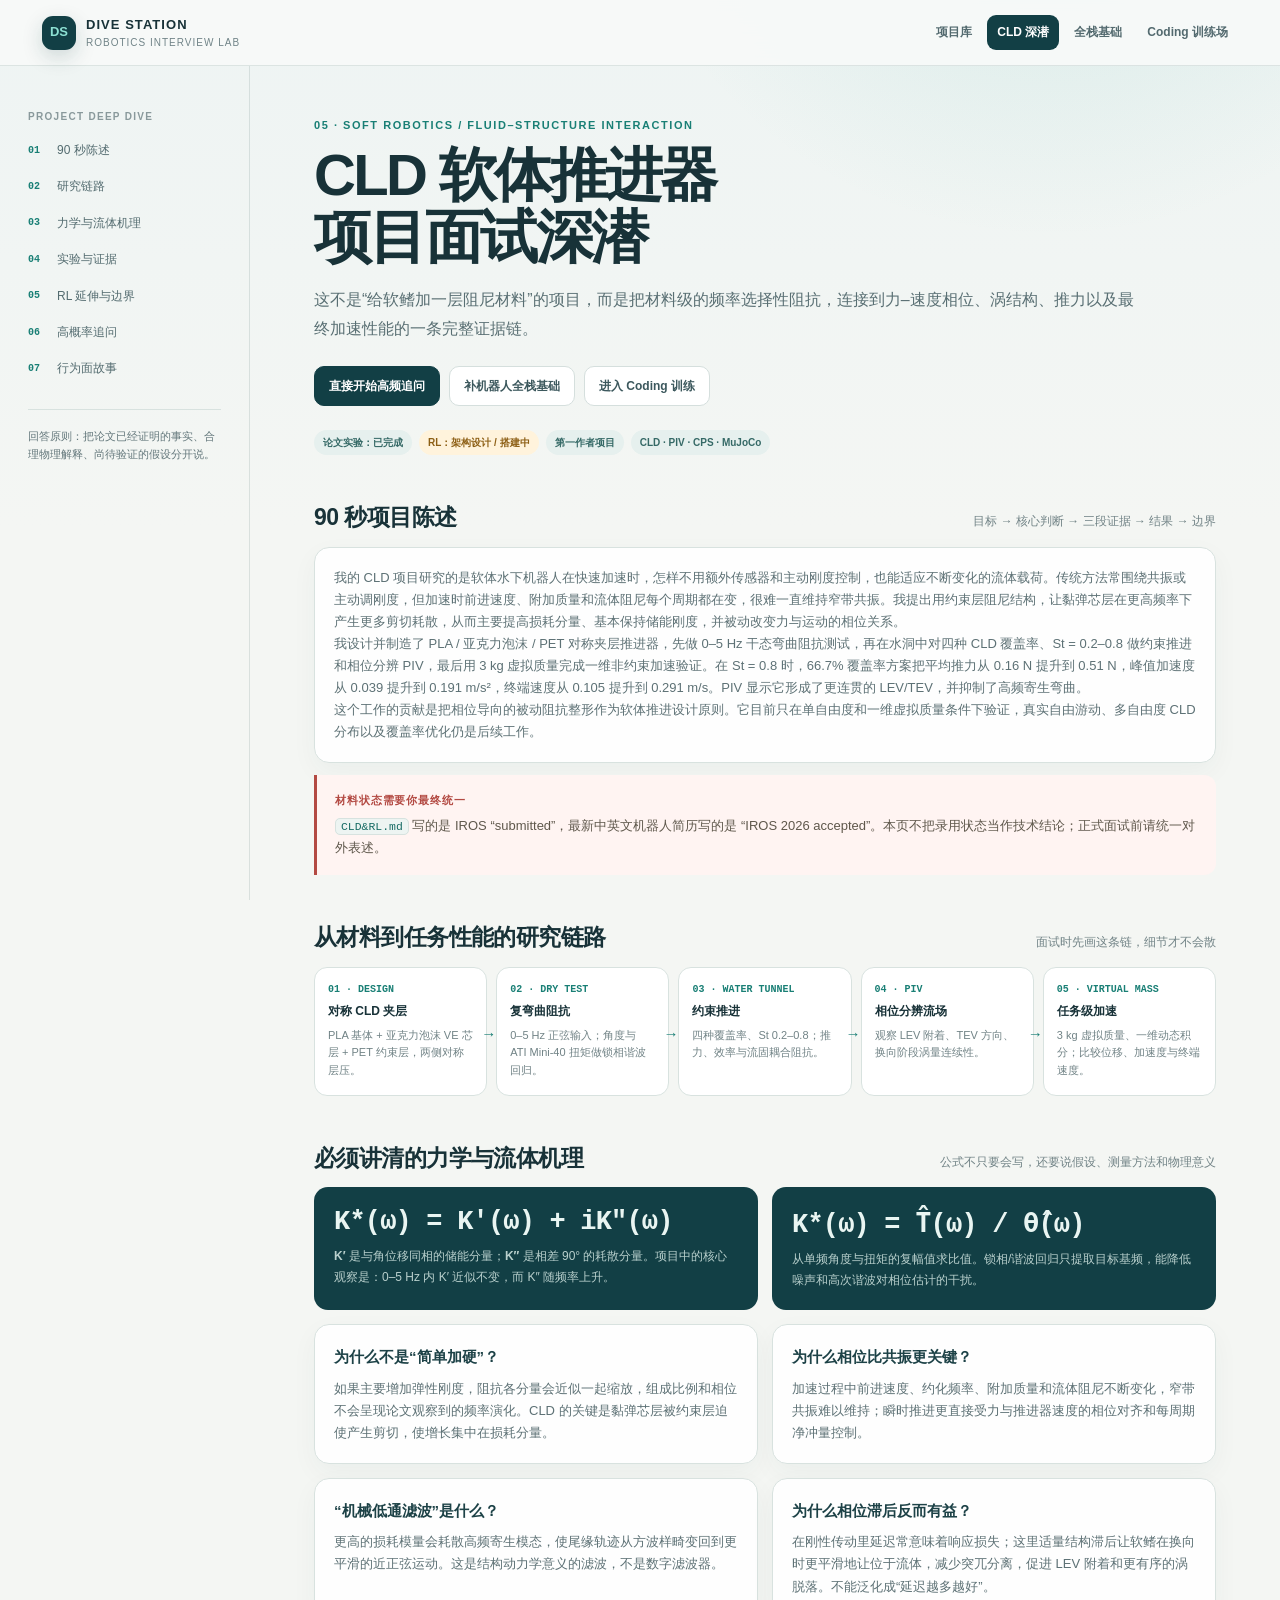
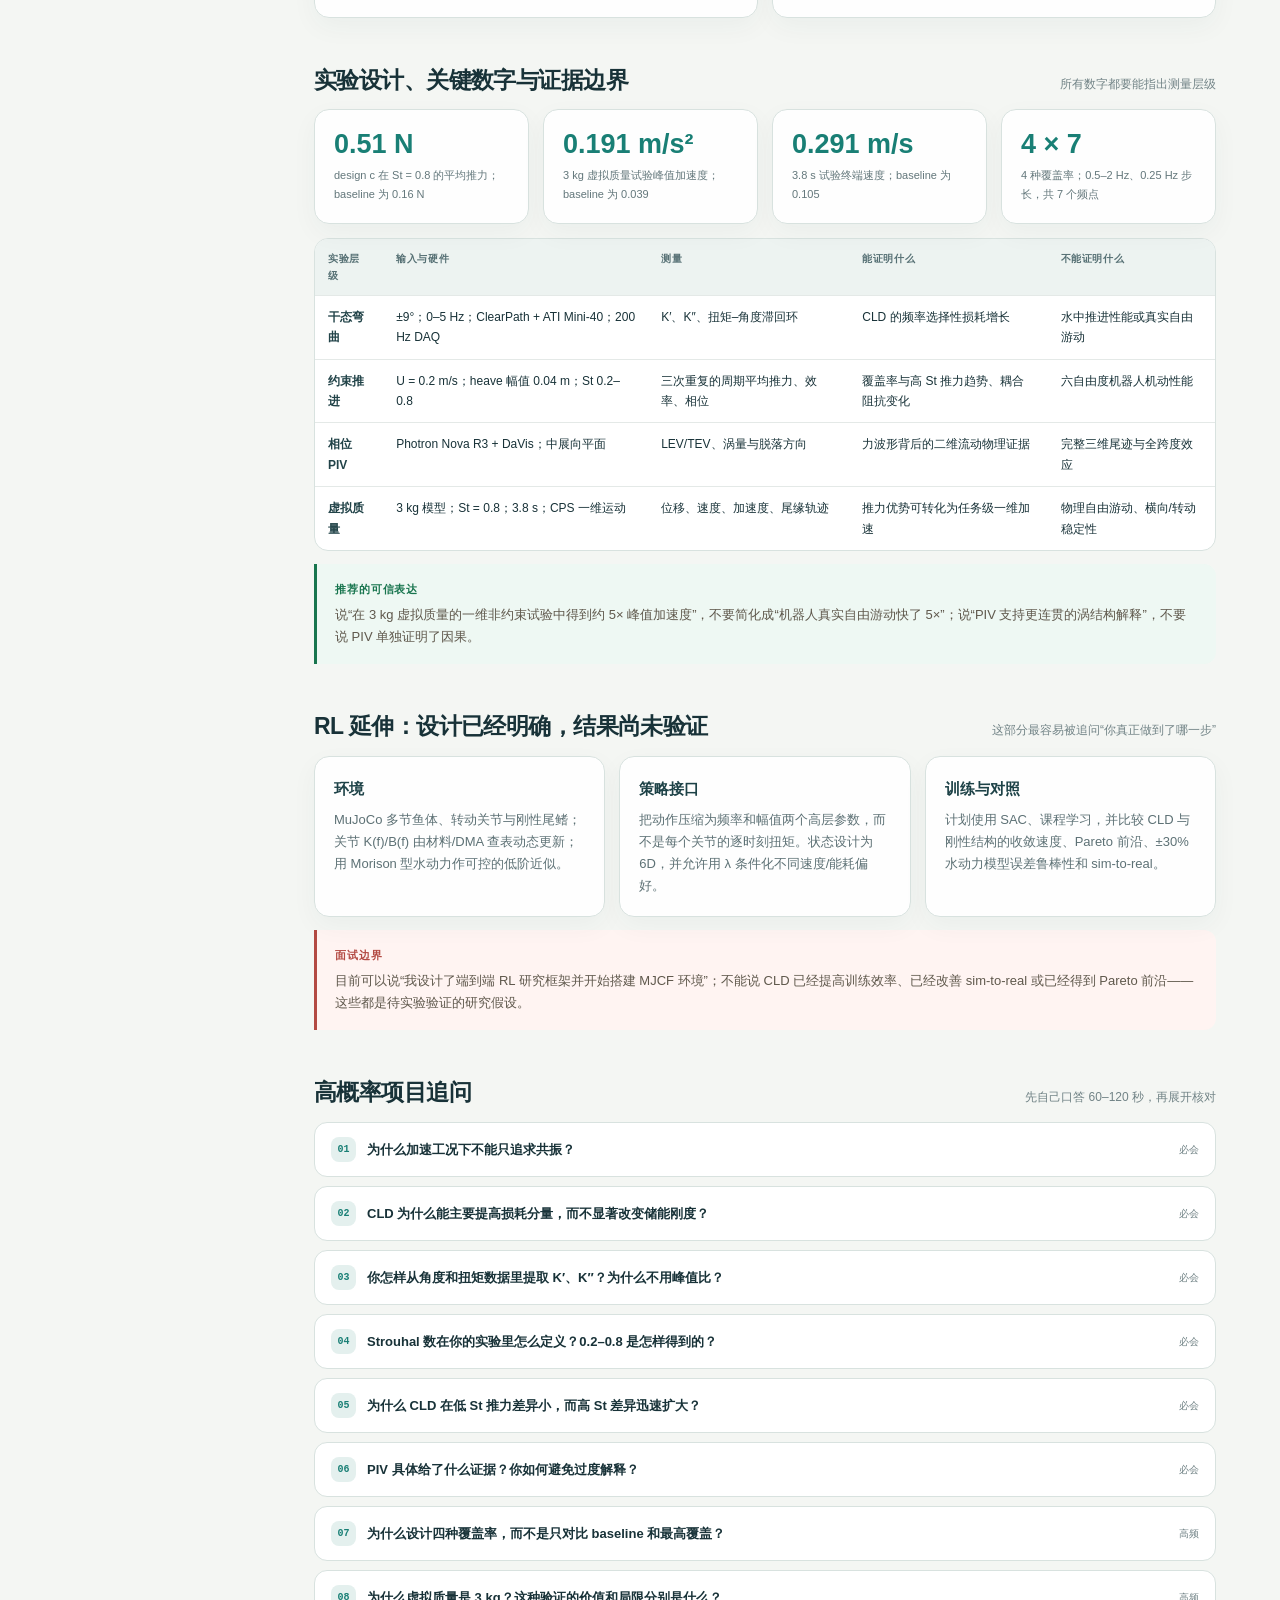
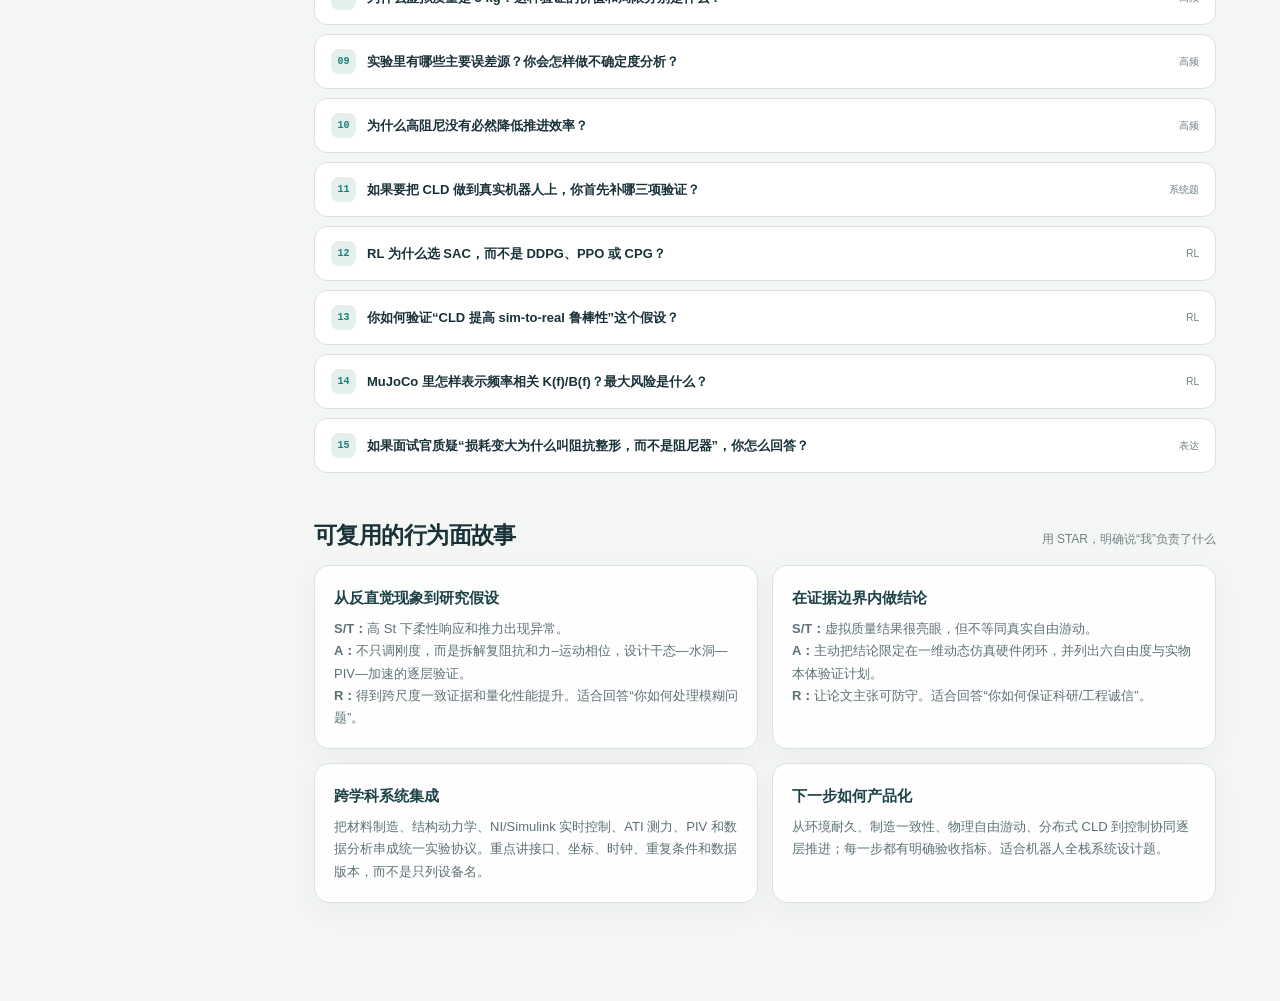
==== cld.html @ 20f038c0 "update the coding test" ====
<!doctype html>
<html lang="zh-CN">
<head>
  <meta charset="utf-8">
  <meta name="viewport" content="width=device-width, initial-scale=1">
  <meta name="color-scheme" content="light">
  <title>CLD 项目深潜 · Dive Station</title>
  <meta name="description" content="CLD 软体机器人推进器项目的面试复习、实验依据、RL 边界与追问题库。">
  <link rel="stylesheet" href="assets/guide.css">
</head>
<body>
  <header class="topbar">
    <a class="brand" href="index.html"><span class="brand-mark">DS</span><span><strong>DIVE STATION</strong><small>ROBOTICS INTERVIEW LAB</small></span></a>
    <nav class="topnav" aria-label="知识库主导航">
      <a href="index.html">项目库</a>
      <a href="cld.html" aria-current="page">CLD 深潜</a>
      <a href="fundamentals.html">全栈基础</a>
      <a href="coding.html">Coding 训练场</a>
    </nav>
  </header>

  <div class="page-shell">
    <aside class="side" aria-label="本页目录">
      <div class="side-label">PROJECT DEEP DIVE</div>
      <a href="#pitch"><span>01</span>90 秒陈述</a>
      <a href="#system"><span>02</span>研究链路</a>
      <a href="#mechanics"><span>03</span>力学与流体机理</a>
      <a href="#evidence"><span>04</span>实验与证据</a>
      <a href="#rl"><span>05</span>RL 延伸与边界</a>
      <a href="#questions"><span>06</span>高概率追问</a>
      <a href="#stories"><span>07</span>行为面故事</a>
      <div class="side-note">回答原则：把论文已经证明的事实、合理物理解释、尚待验证的假设分开说。</div>
    </aside>

    <main>
      <div class="eyebrow">05 · SOFT ROBOTICS / FLUID–STRUCTURE INTERACTION</div>
      <h1>CLD 软体推进器<br>项目面试深潜</h1>
      <p class="lead">这不是“给软鳍加一层阻尼材料”的项目，而是把材料级的频率选择性阻抗，连接到力–速度相位、涡结构、推力以及最终加速性能的一条完整证据链。</p>
      <div class="hero-actions">
        <a class="button primary" href="#questions">直接开始高频追问</a>
        <a class="button" href="fundamentals.html">补机器人全栈基础</a>
        <a class="button" href="coding.html">进入 Coding 训练</a>
      </div>
      <div class="status-row">
        <span class="tag">论文实验：已完成</span>
        <span class="tag gold">RL：架构设计 / 搭建中</span>
        <span class="tag">第一作者项目</span>
        <span class="tag">CLD · PIV · CPS · MuJoCo</span>
      </div>

      <section id="pitch">
        <div class="section-head"><h2>90 秒项目陈述</h2><p>目标 → 核心判断 → 三段证据 → 结果 → 边界</p></div>
        <div class="card">
          <p>我的 CLD 项目研究的是软体水下机器人在快速加速时，怎样不用额外传感器和主动刚度控制，也能适应不断变化的流体载荷。传统方法常围绕共振或主动调刚度，但加速时前进速度、附加质量和流体阻尼每个周期都在变，很难一直维持窄带共振。我提出用约束层阻尼结构，让黏弹芯层在更高频率下产生更多剪切耗散，从而主要提高损耗分量、基本保持储能刚度，并被动改变力与运动的相位关系。</p>
          <p>我设计并制造了 PLA / 亚克力泡沫 / PET 对称夹层推进器，先做 0–5 Hz 干态弯曲阻抗测试，再在水洞中对四种 CLD 覆盖率、St = 0.2–0.8 做约束推进和相位分辨 PIV，最后用 3 kg 虚拟质量完成一维非约束加速验证。在 St = 0.8 时，66.7% 覆盖率方案把平均推力从 0.16 N 提升到 0.51 N，峰值加速度从 0.039 提升到 0.191 m/s²，终端速度从 0.105 提升到 0.291 m/s。PIV 显示它形成了更连贯的 LEV/TEV，并抑制了高频寄生弯曲。</p>
          <p>这个工作的贡献是把相位导向的被动阻抗整形作为软体推进设计原则。它目前只在单自由度和一维虚拟质量条件下验证，真实自由游动、多自由度 CLD 分布以及覆盖率优化仍是后续工作。</p>
        </div>
        <div class="callout danger" style="margin-top:12px">
          <strong>材料状态需要你最终统一</strong>
          <p><code>CLD&amp;RL.md</code> 写的是 IROS “submitted”，最新中英文机器人简历写的是 “IROS 2026 accepted”。本页不把录用状态当作技术结论；正式面试前请统一对外表述。</p>
        </div>
      </section>

      <section id="system">
        <div class="section-head"><h2>从材料到任务性能的研究链路</h2><p>面试时先画这条链，细节才不会散</p></div>
        <div class="pipeline">
          <div class="step"><b>01 · DESIGN</b><strong>对称 CLD 夹层</strong><p>PLA 基体 + 亚克力泡沫 VE 芯层 + PET 约束层，两侧对称层压。</p></div>
          <div class="step"><b>02 · DRY TEST</b><strong>复弯曲阻抗</strong><p>0–5 Hz 正弦输入；角度与 ATI Mini-40 扭矩做锁相谐波回归。</p></div>
          <div class="step"><b>03 · WATER TUNNEL</b><strong>约束推进</strong><p>四种覆盖率、St 0.2–0.8；推力、效率与流固耦合阻抗。</p></div>
          <div class="step"><b>04 · PIV</b><strong>相位分辨流场</strong><p>观察 LEV 附着、TEV 方向、换向阶段涡量连续性。</p></div>
          <div class="step"><b>05 · VIRTUAL MASS</b><strong>任务级加速</strong><p>3 kg 虚拟质量、一维动态积分；比较位移、加速度与终端速度。</p></div>
        </div>
      </section>

      <section id="mechanics">
        <div class="section-head"><h2>必须讲清的力学与流体机理</h2><p>公式不只要会写，还要说假设、测量方法和物理意义</p></div>
        <div class="grid-2">
          <div class="formula"><div class="big">K*(ω) = K′(ω) + iK″(ω)</div><p><b>K′</b> 是与角位移同相的储能分量；<b>K″</b> 是相差 90° 的耗散分量。项目中的核心观察是：0–5 Hz 内 K′ 近似不变，而 K″ 随频率上升。</p></div>
          <div class="formula"><div class="big">K*(ω) = T̂(ω) / θ̂(ω)</div><p>从单频角度与扭矩的复幅值求比值。锁相/谐波回归只提取目标基频，能降低噪声和高次谐波对相位估计的干扰。</p></div>
          <div class="card"><h3>为什么不是“简单加硬”？</h3><p>如果主要增加弹性刚度，阻抗各分量会近似一起缩放，组成比例和相位不会呈现论文观察到的频率演化。CLD 的关键是黏弹芯层被约束层迫使产生剪切，使增长集中在损耗分量。</p></div>
          <div class="card"><h3>为什么相位比共振更关键？</h3><p>加速过程中前进速度、约化频率、附加质量和流体阻尼不断变化，窄带共振难以维持；瞬时推进更直接受力与推进器速度的相位对齐和每周期净冲量控制。</p></div>
          <div class="card"><h3>“机械低通滤波”是什么？</h3><p>更高的损耗模量会耗散高频寄生模态，使尾缘轨迹从方波样畸变回到更平滑的近正弦运动。这是结构动力学意义的滤波，不是数字滤波器。</p></div>
          <div class="card"><h3>为什么相位滞后反而有益？</h3><p>在刚性传动里延迟常意味着响应损失；这里适量结构滞后让软鳍在换向时更平滑地让位于流体，减少突兀分离，促进 LEV 附着和更有序的涡脱落。不能泛化成“延迟越多越好”。</p></div>
        </div>
      </section>

      <section id="evidence">
        <div class="section-head"><h2>实验设计、关键数字与证据边界</h2><p>所有数字都要能指出测量层级</p></div>
        <div class="grid-4">
          <div class="card metric"><strong>0.51 N</strong><span>design c 在 St = 0.8 的平均推力；baseline 为 0.16 N</span></div>
          <div class="card metric"><strong>0.191 m/s²</strong><span>3 kg 虚拟质量试验峰值加速度；baseline 为 0.039</span></div>
          <div class="card metric"><strong>0.291 m/s</strong><span>3.8 s 试验终端速度；baseline 为 0.105</span></div>
          <div class="card metric"><strong>4 × 7</strong><span>4 种覆盖率；0.5–2 Hz、0.25 Hz 步长，共 7 个频点</span></div>
        </div>
        <div style="margin-top:14px;overflow:auto">
          <table>
            <thead><tr><th>实验层级</th><th>输入与硬件</th><th>测量</th><th>能证明什么</th><th>不能证明什么</th></tr></thead>
            <tbody>
              <tr><td>干态弯曲</td><td>±9°；0–5 Hz；ClearPath + ATI Mini-40；200 Hz DAQ</td><td>K′、K″、扭矩–角度滞回环</td><td>CLD 的频率选择性损耗增长</td><td>水中推进性能或真实自由游动</td></tr>
              <tr><td>约束推进</td><td>U = 0.2 m/s；heave 幅值 0.04 m；St 0.2–0.8</td><td>三次重复的周期平均推力、效率、相位</td><td>覆盖率与高 St 推力趋势、耦合阻抗变化</td><td>六自由度机器人机动性能</td></tr>
              <tr><td>相位 PIV</td><td>Photron Nova R3 + DaVis；中展向平面</td><td>LEV/TEV、涡量与脱落方向</td><td>力波形背后的二维流动物理证据</td><td>完整三维尾迹与全跨度效应</td></tr>
              <tr><td>虚拟质量</td><td>3 kg 模型；St = 0.8；3.8 s；CPS 一维运动</td><td>位移、速度、加速度、尾缘轨迹</td><td>推力优势可转化为任务级一维加速</td><td>物理自由游动、横向/转动稳定性</td></tr>
            </tbody>
          </table>
        </div>
        <div class="callout success" style="margin-top:13px"><strong>推荐的可信表达</strong><p>说“在 3 kg 虚拟质量的一维非约束试验中得到约 5× 峰值加速度”，不要简化成“机器人真实自由游动快了 5×”；说“PIV 支持更连贯的涡结构解释”，不要说 PIV 单独证明了因果。</p></div>
      </section>

      <section id="rl">
        <div class="section-head"><h2>RL 延伸：设计已经明确，结果尚未验证</h2><p>这部分最容易被追问“你真正做到了哪一步”</p></div>
        <div class="grid-3">
          <div class="card"><h3>环境</h3><p>MuJoCo 多节鱼体、转动关节与刚性尾鳍；关节 K(f)/B(f) 由材料/DMA 查表动态更新；用 Morison 型水动力作可控的低阶近似。</p></div>
          <div class="card"><h3>策略接口</h3><p>把动作压缩为频率和幅值两个高层参数，而不是每个关节的逐时刻扭矩。状态设计为 6D，并允许用 λ 条件化不同速度/能耗偏好。</p></div>
          <div class="card"><h3>训练与对照</h3><p>计划使用 SAC、课程学习，并比较 CLD 与刚性结构的收敛速度、Pareto 前沿、±30% 水动力模型误差鲁棒性和 sim-to-real。</p></div>
        </div>
        <div class="callout danger" style="margin-top:13px"><strong>面试边界</strong><p>目前可以说“我设计了端到端 RL 研究框架并开始搭建 MJCF 环境”；不能说 CLD 已经提高训练效率、已经改善 sim-to-real 或已经得到 Pareto 前沿——这些都是待实验验证的研究假设。</p></div>
      </section>

      <section id="questions">
        <div class="section-head"><h2>高概率项目追问</h2><p>先自己口答 60–120 秒，再展开核对</p></div>
        <div class="qa-list">
          <details class="qa"><summary><span class="q-no">01</span><span class="q-title">为什么加速工况下不能只追求共振？</span><span class="q-priority">必会</span></summary><div class="q-answer"><h4>回答主线</h4><p>共振峰窄且依赖系统参数。加速时前进速度不断变化，流体附加质量、阻尼、约化频率与耦合边界条件随周期变化，系统会快速离开原来的共振点。即便维持振幅共振，也不等于每周期净推力冲量最大；瞬态推进更看重流体力与推进器速度的相位关系。</p><h4>追问防守</h4><p>不要否定共振对稳态巡航的价值。你的论点是“瞬态快速加速的主导设计目标不同”，不是“共振永远没用”。</p></div></details>
          <details class="qa"><summary><span class="q-no">02</span><span class="q-title">CLD 为什么能主要提高损耗分量，而不显著改变储能刚度？</span><span class="q-priority">必会</span></summary><div class="q-answer"><p>弯曲时外侧 PET 约束层限制黏弹芯层的自由伸缩，使宏观弯曲转化为芯层剪切。亚克力泡沫是率相关材料，剪切应力和每周期耗散随频率上升；基体 PLA 主导低频弹性刚度，所以测试范围内 K′ 近似稳定、K″ 单调增长。对称铺层也降低了静态翘曲和非目标弯扭耦合。</p></div></details>
          <details class="qa"><summary><span class="q-no">03</span><span class="q-title">你怎样从角度和扭矩数据里提取 K′、K″？为什么不用峰值比？</span><span class="q-priority">必会</span></summary><div class="q-answer"><p>对每个单频工况，将 θ(t) 与 T(t) 回归到同频正余弦基底，得到复幅值 θ̂ 与 T̂，再计算 K* = T̂/θ̂，实部和虚部分别对应储能与损耗。单纯峰值比只给幅值，丢失相位；直接找峰值还容易受噪声、高次谐波和采样离散影响。锁相提取能把目标基频与其他频率成分分离。</p></div></details>
          <details class="qa"><summary><span class="q-no">04</span><span class="q-title">Strouhal 数在你的实验里怎么定义？0.2–0.8 是怎样得到的？</span><span class="q-priority">必会</span></summary><div class="q-answer"><p>采用 St = fA/U，其中 A 是峰–峰尾迹/驱动幅值约定时必须说明。本实验 heave 为 ±0.04 m，因此峰–峰幅值 A = 0.08 m，U = 0.2 m/s，f = 0.5–2 Hz，对应 St = 0.2–0.8。面试时要主动交代幅值定义，否则只写公式会产生一倍因子歧义。</p></div></details>
          <details class="qa"><summary><span class="q-no">05</span><span class="q-title">为什么 CLD 在低 St 推力差异小，而高 St 差异迅速扩大？</span><span class="q-priority">必会</span></summary><div class="q-answer"><p>CLD 的黏弹损耗是率相关的：低频时 K″ 较小，四种构型的有效动力学接近；频率升高后芯层剪切耗散增加，覆盖率更高的构型对相位和寄生模态的调节更明显。与此同时高 St 流体载荷更强，结构阻抗不匹配造成的相位问题被放大，因此性能差异出现非线性扩张。</p></div></details>
          <details class="qa"><summary><span class="q-no">06</span><span class="q-title">PIV 具体给了什么证据？你如何避免过度解释？</span><span class="q-priority">必会</span></summary><div class="q-answer"><p>在 0.5π 附近，design c 显示更大且连贯的附着 LEV、较流向的 TEV，对应平滑高推力峰；在 1.1π 换向附近，它保持更好的弦向涡量连续性并更早形成新半周期 LEV。baseline 的涡结构较弱、偏转或快速弥散。PIV 支持相位/涡结构机制，但只是中展向二维平面、有限相位与工况，不能单独证明完整三维因果。</p></div></details>
          <details class="qa"><summary><span class="q-no">07</span><span class="q-title">为什么设计四种覆盖率，而不是只对比 baseline 和最高覆盖？</span><span class="q-priority">高频</span></summary><div class="q-answer"><p>中间覆盖率能判断效果是否随 CLD 用量呈连续趋势，减少“两个样品偶然差异”的解释空间，并初步观察是否存在阈值或饱和。当前只有 0%、16.7%、33.3%、66.7% 四级，足以支持单调趋势，但不能证明最优覆盖率，更不能解析弦向/展向分布和厚度的交互作用。</p></div></details>
          <details class="qa"><summary><span class="q-no">08</span><span class="q-title">为什么虚拟质量是 3 kg？这种验证的价值和局限分别是什么？</span><span class="q-priority">高频</span></summary><div class="q-answer"><p>3 kg 用来近似同尺度典型机器人质量，并让测得推力实时驱动可控的一维动态模型。价值是保持同一执行平台和测力链，直接检验推力能否转化为加速度；局限是没有真实本体的附加质量随姿态变化、横向/航向动力学、推进器–机身干扰和六自由度稳定性。它比固定测力更接近任务层，但不是物理自由游动。</p></div></details>
          <details class="qa"><summary><span class="q-no">09</span><span class="q-title">实验里有哪些主要误差源？你会怎样做不确定度分析？</span><span class="q-priority">高频</span></summary><div class="q-answer"><ul><li>ATI 零漂、结构惯性力和安装偏差；应做静态归零、空载/惯性基线与坐标变换。</li><li>层压厚度、气泡、粘结与覆盖位置差异；应记录制造公差并增加独立样品重复。</li><li>频率/相位同步和初始瞬态；应丢弃启动周期，用统一时钟做相位平均。</li><li>PIV 的标定、粒子密度、窗口尺寸和面外速度；应报告 vector validation 和空间分辨率。</li><li>现在论文报告同一条件三次重复的标准差；若要更强结论，应区分 trial repeatability 与 specimen-to-specimen variability。</li></ul></div></details>
          <details class="qa"><summary><span class="q-no">10</span><span class="q-title">为什么高阻尼没有必然降低推进效率？</span><span class="q-priority">高频</span></summary><div class="q-answer"><p>阻尼本身耗能，但系统效率取决于输入能量有多少形成有用轴向动量，而不是材料耗散单项越低越好。baseline 在高 St 下出现相位失配、寄生高频形变和无效侧向流动；适量耗散虽然损失部分结构能量，却改善了力时序与涡结构，使有用推力不再快速崩塌。结果也不是 design c 全程效率最高：低 St baseline 峰值约 20%，design c 更像维持约 10% 平台，在高 St 才显示优势。</p></div></details>
          <details class="qa"><summary><span class="q-no">11</span><span class="q-title">如果要把 CLD 做到真实机器人上，你首先补哪三项验证？</span><span class="q-priority">系统题</span></summary><div class="q-answer"><ol><li>物理自由游动：包含机身、浮力、附加质量和六自由度稳定性的水下试验。</li><li>耐久与环境：吸水、温度、盐水、循环疲劳、粘结老化对 K′/K″ 的影响。</li><li>可制造优化：覆盖位置、厚度、层向、质量与效率的多目标设计，并对多个样品做统计重复。</li></ol><p>之后才是多关节/分布式 CLD 与控制协同。</p></div></details>
          <details class="qa"><summary><span class="q-no">12</span><span class="q-title">RL 为什么选 SAC，而不是 DDPG、PPO 或 CPG？</span><span class="q-priority">RL</span></summary><div class="q-answer"><p>动作是连续的频率和幅值，SAC 的 off-policy replay 提高样本利用率，熵正则鼓励探索，并通常比 DDPG 对超参数和噪声更稳。PPO 可用但 on-policy 样本成本更高。CPG 是一种动作生成先验，不等于学习算法；当前设计刻意让策略直接选择两个高层周期参数，先检验 CLD 是否压缩搜索空间。最终选择仍需同预算基线实验支持，不能把经验偏好说成已证明最优。</p></div></details>
          <details class="qa"><summary><span class="q-no">13</span><span class="q-title">你如何验证“CLD 提高 sim-to-real 鲁棒性”这个假设？</span><span class="q-priority">RL</span></summary><div class="q-answer"><p>先固定训练预算和策略结构，对 CLD 与刚性/纯弹性基线分别训练；在评估阶段系统扰动阻力系数、附加质量、传感噪声、动作延迟和结构参数，例如水动力参数 ±30%，比较回报下降率、成功率和策略频率调度变化。再把相同策略接口转到实验硬件，比较零样本和少量校准后的性能。需要多随机种子和置信区间；当前这些仍是实验计划。</p></div></details>
          <details class="qa"><summary><span class="q-no">14</span><span class="q-title">MuJoCo 里怎样表示频率相关 K(f)/B(f)？最大风险是什么？</span><span class="q-priority">RL</span></summary><div class="q-answer"><p>可从材料/结构测试建立 K、B 随频率的查表或平滑拟合，在每个控制段根据当前动作频率更新等效关节刚度与阻尼。风险是把线性单频、稳态识别出的参数直接用于大振幅、非平稳、多关节水中运动：频率估计可能滞后，材料有幅值/温度依赖，关节间耦合也被忽略。因此要做参数边界、插值连续性、能量合理性检查，并用硬件扫频逐层标定。</p></div></details>
          <details class="qa"><summary><span class="q-no">15</span><span class="q-title">如果面试官质疑“损耗变大为什么叫阻抗整形，而不是阻尼器”，你怎么回答？</span><span class="q-priority">表达</span></summary><div class="q-answer"><p>“阻尼器”描述元件功能，“阻抗整形”描述系统层效果。项目不是只证明能量耗散增加，而是量化 K′/K″ 组成随频率变化，并把它与水中力–运动相位、推进波形、涡结构和任务级加速联系起来。核心贡献是利用频率选择性的材料耗散去被动调整耦合系统的相位响应。</p></div></details>
        </div>
      </section>

      <section id="stories">
        <div class="section-head"><h2>可复用的行为面故事</h2><p>用 STAR，明确说“我”负责了什么</p></div>
        <div class="grid-2">
          <div class="card"><h3>从反直觉现象到研究假设</h3><p><b>S/T：</b>高 St 下柔性响应和推力出现异常。<br><b>A：</b>不只调刚度，而是拆解复阻抗和力–运动相位，设计干态—水洞—PIV—加速的逐层验证。<br><b>R：</b>得到跨尺度一致证据和量化性能提升。适合回答“你如何处理模糊问题”。</p></div>
          <div class="card"><h3>在证据边界内做结论</h3><p><b>S/T：</b>虚拟质量结果很亮眼，但不等同真实自由游动。<br><b>A：</b>主动把结论限定在一维动态仿真硬件闭环，并列出六自由度与实物本体验证计划。<br><b>R：</b>让论文主张可防守。适合回答“你如何保证科研/工程诚信”。</p></div>
          <div class="card"><h3>跨学科系统集成</h3><p>把材料制造、结构动力学、NI/Simulink 实时控制、ATI 测力、PIV 和数据分析串成统一实验协议。重点讲接口、坐标、时钟、重复条件和数据版本，而不是只列设备名。</p></div>
          <div class="card"><h3>下一步如何产品化</h3><p>从环境耐久、制造一致性、物理自由游动、分布式 CLD 到控制协同逐层推进；每一步都有明确验收指标。适合机器人全栈系统设计题。</p></div>
        </div>
      </section>
    </main>
  </div>
</body>
</html>
---- assets/guide.css ----
:root {
  --bg: #f4f6f3;
  --surface: #ffffff;
  --surface-soft: #edf3f1;
  --ink: #183238;
  --muted: #63777b;
  --line: #d8e2df;
  --brand: #123f45;
  --brand-2: #197f75;
  --accent: #d69d3c;
  --danger: #b34a43;
  --success: #18754e;
  --shadow: 0 16px 42px rgba(25, 60, 64, 0.08);
}

* { box-sizing: border-box; }
html { scroll-behavior: smooth; }
body {
  margin: 0;
  color: var(--ink);
  background:
    radial-gradient(circle at 82% -5%, rgba(65, 173, 158, 0.17), transparent 28rem),
    linear-gradient(180deg, #eef4f3 0, var(--bg) 33rem);
  font: 15px/1.7 -apple-system, BlinkMacSystemFont, "Segoe UI", "PingFang SC", "Microsoft YaHei", sans-serif;
}

a { color: inherit; }
button, input, textarea { font: inherit; }
button { color: inherit; }
code, pre { font-family: ui-monospace, SFMono-Regular, Menlo, Consolas, monospace; }
code {
  border: 1px solid #d7e2df;
  border-radius: 5px;
  background: #edf4f2;
  padding: 1px 5px;
  color: #176b64;
  font-size: 0.88em;
}
pre {
  overflow: auto;
  margin: 12px 0 0;
  border: 1px solid #d7e1df;
  border-radius: 12px;
  background: #112d32;
  color: #e9f3f1;
  padding: 16px;
  line-height: 1.55;
  tab-size: 4;
}
pre code { border: 0; background: transparent; color: inherit; padding: 0; }

.topbar {
  position: sticky;
  top: 0;
  z-index: 50;
  min-height: 66px;
  display: flex;
  align-items: center;
  gap: 18px;
  padding: 10px clamp(16px, 4vw, 42px);
  border-bottom: 1px solid rgba(25, 64, 68, 0.12);
  background: rgba(248, 250, 249, 0.91);
  backdrop-filter: blur(18px);
}
.brand {
  display: flex;
  align-items: center;
  gap: 10px;
  text-decoration: none;
  white-space: nowrap;
}
.brand-mark {
  width: 34px;
  height: 34px;
  display: grid;
  place-items: center;
  border-radius: 11px;
  background: var(--brand);
  color: #8de1d3;
  font-size: 13px;
  font-weight: 800;
  box-shadow: 0 7px 20px rgba(18, 63, 69, 0.18);
}
.brand strong { display: block; font-size: 13px; letter-spacing: 0.08em; }
.brand small { display: block; margin-top: -3px; color: #718488; font-size: 10px; letter-spacing: 0.1em; }
.topnav { display: flex; align-items: center; gap: 5px; margin-left: auto; }
.topnav a {
  border-radius: 9px;
  padding: 7px 10px;
  color: #536a6f;
  text-decoration: none;
  font-size: 12px;
  font-weight: 650;
}
.topnav a:hover, .topnav a[aria-current="page"] { background: var(--brand); color: white; }

.page-shell { max-width: 1460px; margin: 0 auto; display: grid; grid-template-columns: 250px minmax(0, 1fr); }
.side {
  position: sticky;
  top: 66px;
  height: calc(100vh - 66px);
  align-self: start;
  overflow: auto;
  border-right: 1px solid rgba(25, 64, 68, 0.12);
  padding: 28px 18px 38px;
}
.side-label { margin: 14px 10px 7px; color: #89999b; font-size: 10px; font-weight: 800; letter-spacing: 0.13em; }
.side a {
  display: flex;
  align-items: center;
  gap: 9px;
  border-radius: 9px;
  padding: 8px 10px;
  color: #546c70;
  text-decoration: none;
  font-size: 12px;
}
.side a:hover { background: rgba(18, 63, 69, 0.06); color: var(--brand); }
.side a span { width: 20px; color: var(--brand-2); font: 700 10px ui-monospace, monospace; }
.side-note { margin: 22px 10px 0; border-top: 1px solid var(--line); padding-top: 17px; color: var(--muted); font-size: 11px; }

main { min-width: 0; width: 100%; max-width: 1120px; padding: 50px clamp(22px, 5vw, 76px) 100px; }
.eyebrow { margin-bottom: 9px; color: var(--brand-2); font-size: 11px; font-weight: 800; letter-spacing: 0.14em; }
h1 { max-width: 900px; margin: 0; font-size: clamp(32px, 5vw, 58px); line-height: 1.08; letter-spacing: -0.045em; }
.lead { max-width: 820px; margin: 17px 0 0; color: #596f73; font-size: 16px; line-height: 1.8; }
.hero-actions { display: flex; flex-wrap: wrap; gap: 9px; margin-top: 22px; }
.button {
  display: inline-flex;
  align-items: center;
  justify-content: center;
  gap: 7px;
  border: 1px solid #d5dfdd;
  border-radius: 10px;
  background: white;
  padding: 9px 14px;
  color: #3c585d;
  text-decoration: none;
  font-size: 12px;
  font-weight: 750;
  cursor: pointer;
}
.button.primary { border-color: var(--brand); background: var(--brand); color: white; }
.button:hover { border-color: #77aaa4; transform: translateY(-1px); }
.status-row { display: flex; flex-wrap: wrap; gap: 7px; margin-top: 24px; }
.tag {
  display: inline-flex;
  align-items: center;
  gap: 5px;
  border-radius: 999px;
  background: #e6f0ee;
  padding: 4px 9px;
  color: #356966;
  font-size: 10px;
  font-weight: 750;
}
.tag.gold { background: #fff3dc; color: #8d5f15; }
.tag.red { background: #fae9e7; color: #9d403b; }

section { scroll-margin-top: 88px; margin-top: 48px; }
.section-head { display: flex; align-items: end; justify-content: space-between; gap: 18px; margin-bottom: 15px; }
.section-head h2 { margin: 0; font-size: 23px; line-height: 1.25; letter-spacing: -0.025em; }
.section-head p { max-width: 510px; margin: 0; color: #718386; font-size: 12px; text-align: right; }
.grid-2, .grid-3, .grid-4 { display: grid; gap: 14px; }
.grid-2 { grid-template-columns: repeat(2, minmax(0, 1fr)); }
.grid-3 { grid-template-columns: repeat(3, minmax(0, 1fr)); }
.grid-4 { grid-template-columns: repeat(4, minmax(0, 1fr)); }
.card {
  border: 1px solid var(--line);
  border-radius: 15px;
  background: rgba(255, 255, 255, 0.91);
  padding: 19px;
  box-shadow: 0 9px 27px rgba(34, 67, 69, 0.045);
}
.card h3 { margin: 0 0 8px; color: #1d4247; font-size: 15px; }
.card p { margin: 0; color: #5d7175; font-size: 13px; }
.card ul, .card ol { margin: 9px 0 0; padding-left: 20px; color: #52686c; font-size: 13px; }
.metric strong { display: block; color: var(--brand-2); font-size: 27px; line-height: 1.15; }
.metric span { display: block; margin-top: 6px; color: var(--muted); font-size: 11px; }

.pipeline { display: grid; grid-template-columns: repeat(5, minmax(0, 1fr)); gap: 9px; }
.pipeline .step { position: relative; border: 1px solid var(--line); border-radius: 13px; background: white; padding: 16px 13px; }
.pipeline .step:not(:last-child)::after { content: "→"; position: absolute; z-index: 2; right: -10px; top: 42%; color: var(--brand-2); font-weight: 800; }
.pipeline b { display: block; margin-bottom: 6px; color: var(--brand-2); font: 800 10px ui-monospace, monospace; }
.pipeline strong { display: block; font-size: 12px; }
.pipeline p { margin: 6px 0 0; color: #718386; font-size: 11px; line-height: 1.55; }

.callout { border-left: 3px solid var(--accent); border-radius: 0 12px 12px 0; background: #fffaf1; padding: 16px 18px; color: #5f584c; }
.callout strong { display: block; margin-bottom: 5px; color: #8f6117; font-size: 11px; letter-spacing: 0.08em; }
.callout p, .callout ul { margin: 0; font-size: 13px; }
.callout.danger { border-left-color: var(--danger); background: #fff4f2; }
.callout.danger strong { color: var(--danger); }
.callout.success { border-left-color: var(--success); background: #eef8f3; }
.callout.success strong { color: var(--success); }

.formula { border-radius: 14px; background: var(--brand); padding: 20px; color: #e9f5f2; }
.formula .big { font: 700 clamp(18px, 3vw, 27px) ui-monospace, monospace; letter-spacing: -0.03em; }
.formula p { margin: 9px 0 0; color: #b9d0cd; font-size: 12px; }
table { width: 100%; border-collapse: separate; border-spacing: 0; overflow: hidden; border: 1px solid var(--line); border-radius: 14px; background: white; }
th, td { border-bottom: 1px solid #e4e9e7; padding: 11px 13px; text-align: left; vertical-align: top; font-size: 12px; }
th { background: #edf3f1; color: #567074; font-size: 10px; letter-spacing: 0.06em; }
tr:last-child td { border-bottom: 0; }
td:first-child { color: #214348; font-weight: 700; }

.qa-list { display: flex; flex-direction: column; gap: 9px; }
details.qa { overflow: hidden; border: 1px solid var(--line); border-radius: 13px; background: white; }
details.qa[open] { box-shadow: var(--shadow); }
details.qa summary { display: grid; grid-template-columns: auto minmax(0, 1fr) auto; align-items: center; gap: 11px; padding: 14px 16px; cursor: pointer; list-style: none; }
details.qa summary::-webkit-details-marker { display: none; }
.q-no { width: 25px; height: 25px; display: grid; place-items: center; border-radius: 8px; background: #e4f0ee; color: var(--brand-2); font: 800 10px ui-monospace, monospace; }
.q-title { font-size: 13px; font-weight: 720; line-height: 1.5; }
.q-priority { color: #718386; font-size: 10px; white-space: nowrap; }
.q-answer { border-top: 1px solid #e3e9e7; padding: 17px 18px 18px 52px; }
.q-answer h4 { margin: 12px 0 4px; color: var(--brand-2); font-size: 10px; letter-spacing: 0.09em; }
.q-answer h4:first-child { margin-top: 0; }
.q-answer p, .q-answer ul, .q-answer ol { margin: 5px 0; color: #4f666a; font-size: 13px; }
.q-answer ul, .q-answer ol { padding-left: 20px; }

.tabs { display: flex; flex-wrap: wrap; gap: 7px; margin: 20px 0 15px; }
.filter {
  border: 1px solid var(--line);
  border-radius: 999px;
  background: white;
  padding: 6px 11px;
  color: #5d7478;
  font-size: 11px;
  cursor: pointer;
}
.filter.on { border-color: var(--brand); background: var(--brand); color: white; }
.problem { margin-bottom: 11px; }
.problem.hidden { display: none; }
.problem-head { display: flex; align-items: flex-start; justify-content: space-between; gap: 16px; }
.problem-meta { display: flex; flex-wrap: wrap; gap: 6px; margin-bottom: 8px; }
.problem h3 { margin: 0; color: #1b3f44; font-size: 17px; }
.problem .prompt { margin: 10px 0 0; color: #50676b; }
.problem details { margin-top: 12px; border-top: 1px solid #e3e9e7; padding-top: 11px; }
.problem summary { color: var(--brand-2); font-size: 12px; font-weight: 750; cursor: pointer; }
.knowledge-grid { display: grid; grid-template-columns: repeat(2, minmax(0, 1fr)); gap: 10px; margin-top: 12px; }
.knowledge { border-radius: 10px; background: #f1f5f4; padding: 12px; }
.knowledge b { display: block; margin-bottom: 4px; color: #386267; font-size: 10px; letter-spacing: 0.06em; }
.knowledge p, .knowledge ul { margin: 0; color: #5a7074; font-size: 12px; }
.knowledge ul { padding-left: 17px; }
.practice {
  width: 100%;
  min-height: 180px;
  resize: vertical;
  margin-top: 12px;
  border: 1px solid #cad8d5;
  border-radius: 11px;
  background: #fbfcfc;
  padding: 13px;
  color: #1c373c;
  font: 13px/1.55 ui-monospace, SFMono-Regular, Menlo, monospace;
  tab-size: 4;
}
.check-row { display: flex; align-items: center; justify-content: space-between; gap: 12px; margin-top: 12px; }
.done-check { display: inline-flex; align-items: center; gap: 7px; color: #5a7074; font-size: 11px; cursor: pointer; }
.done-check input { accent-color: var(--brand-2); }
.problem.is-done { border-color: #80b9a4; }
.problem.is-done h3::after { content: "  ✓"; color: var(--success); }
.empty { display: none; border: 1px dashed #c8d6d3; border-radius: 13px; padding: 35px; text-align: center; color: var(--muted); }

.week-plan { display: grid; grid-template-columns: repeat(7, minmax(0, 1fr)); gap: 8px; }
.day { border: 1px solid var(--line); border-radius: 12px; background: white; padding: 13px 11px; }
.day b { display: block; color: var(--brand-2); font: 800 10px ui-monospace, monospace; }
.day strong { display: block; margin-top: 7px; font-size: 12px; }
.day p { margin: 5px 0 0; color: #718386; font-size: 10px; line-height: 1.5; }

@media (max-width: 980px) {
  .page-shell { grid-template-columns: 1fr; }
  .side { display: none; }
  main { margin: 0 auto; }
  .grid-4, .pipeline { grid-template-columns: repeat(2, minmax(0, 1fr)); }
  .pipeline .step::after { display: none; }
  .week-plan { grid-template-columns: repeat(4, minmax(0, 1fr)); }
}

@media (max-width: 700px) {
  .topbar { align-items: flex-start; flex-wrap: wrap; gap: 8px; padding: 9px 14px; }
  .topnav { width: 100%; overflow-x: auto; margin-left: 0; padding-bottom: 2px; }
  .topnav a { white-space: nowrap; }
  main { padding: 35px 15px 75px; }
  h1 { font-size: 36px; }
  .grid-2, .grid-3, .grid-4, .pipeline, .knowledge-grid { grid-template-columns: 1fr; }
  .section-head { align-items: flex-start; flex-direction: column; gap: 4px; }
  .section-head p { text-align: left; }
  .q-answer { padding-left: 17px; }
  .q-priority { display: none; }
  .week-plan { grid-template-columns: repeat(2, minmax(0, 1fr)); }
  table { display: block; overflow-x: auto; white-space: nowrap; }
}
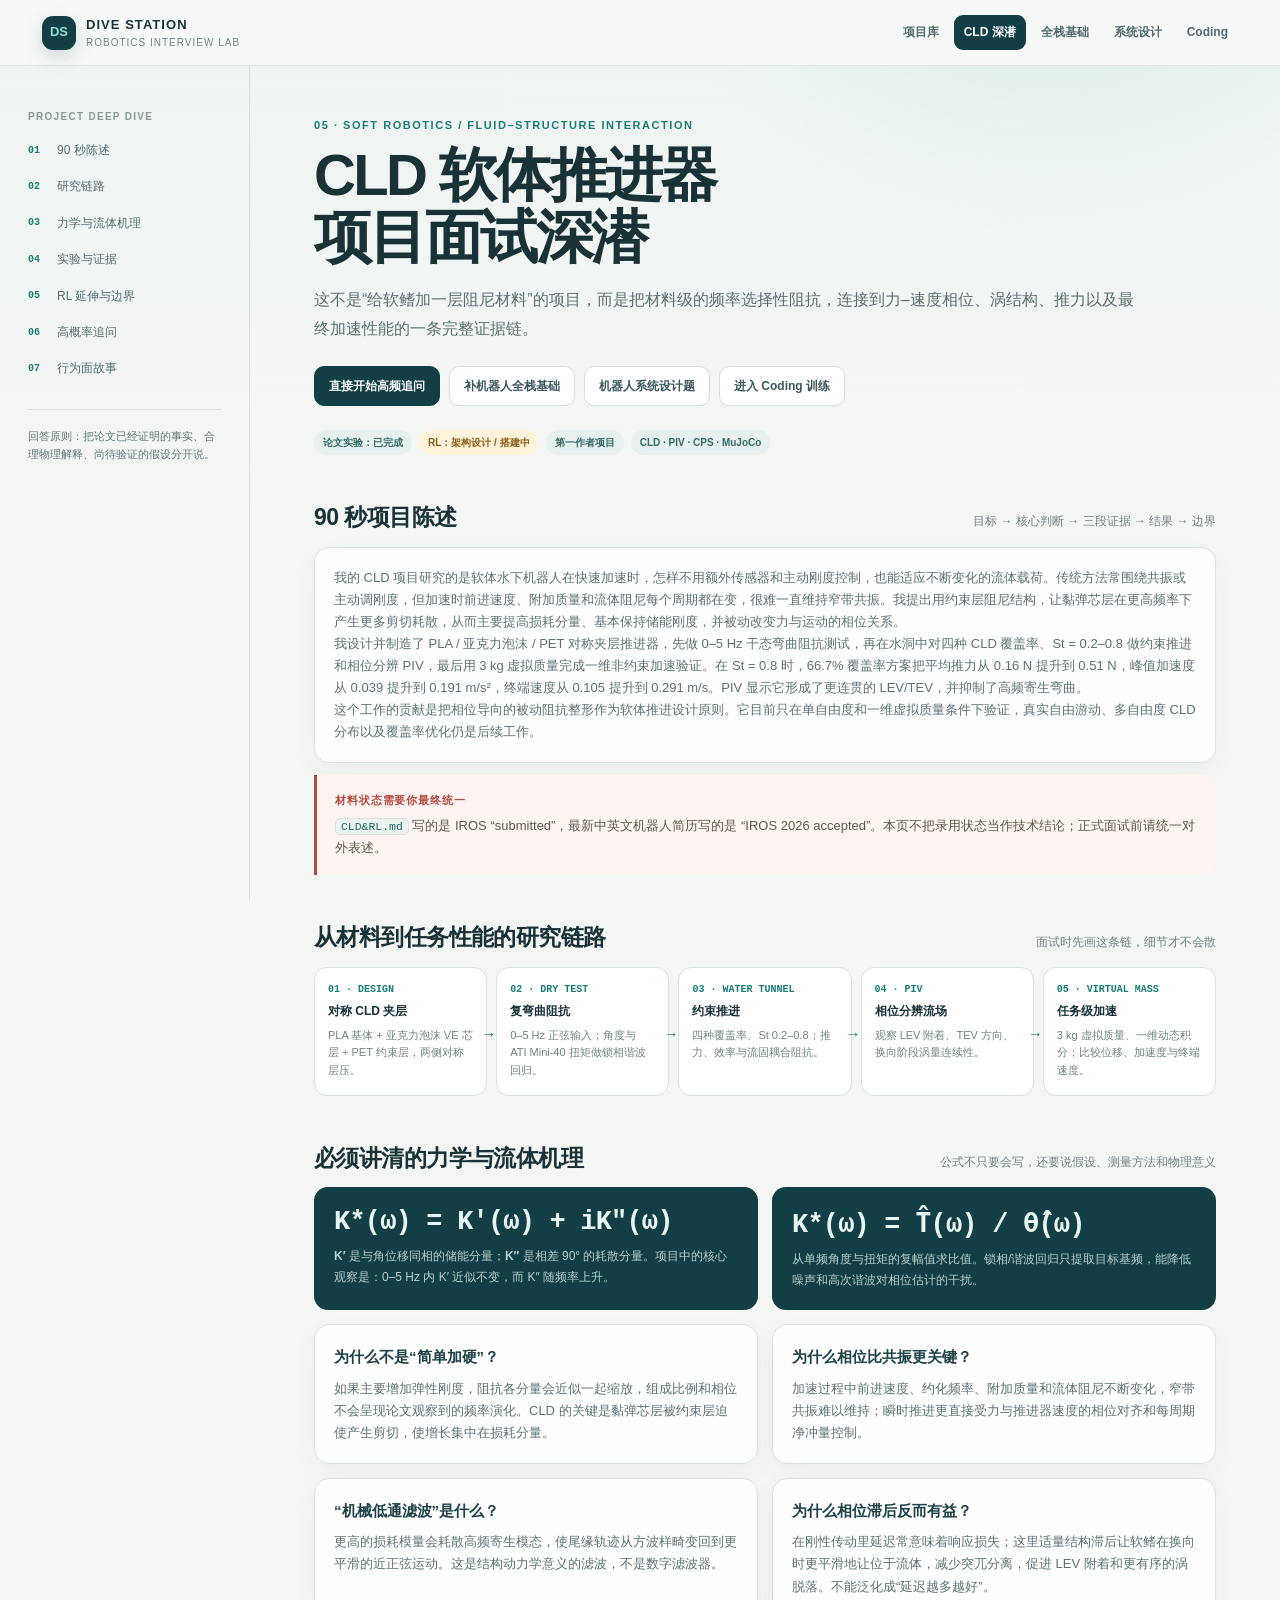
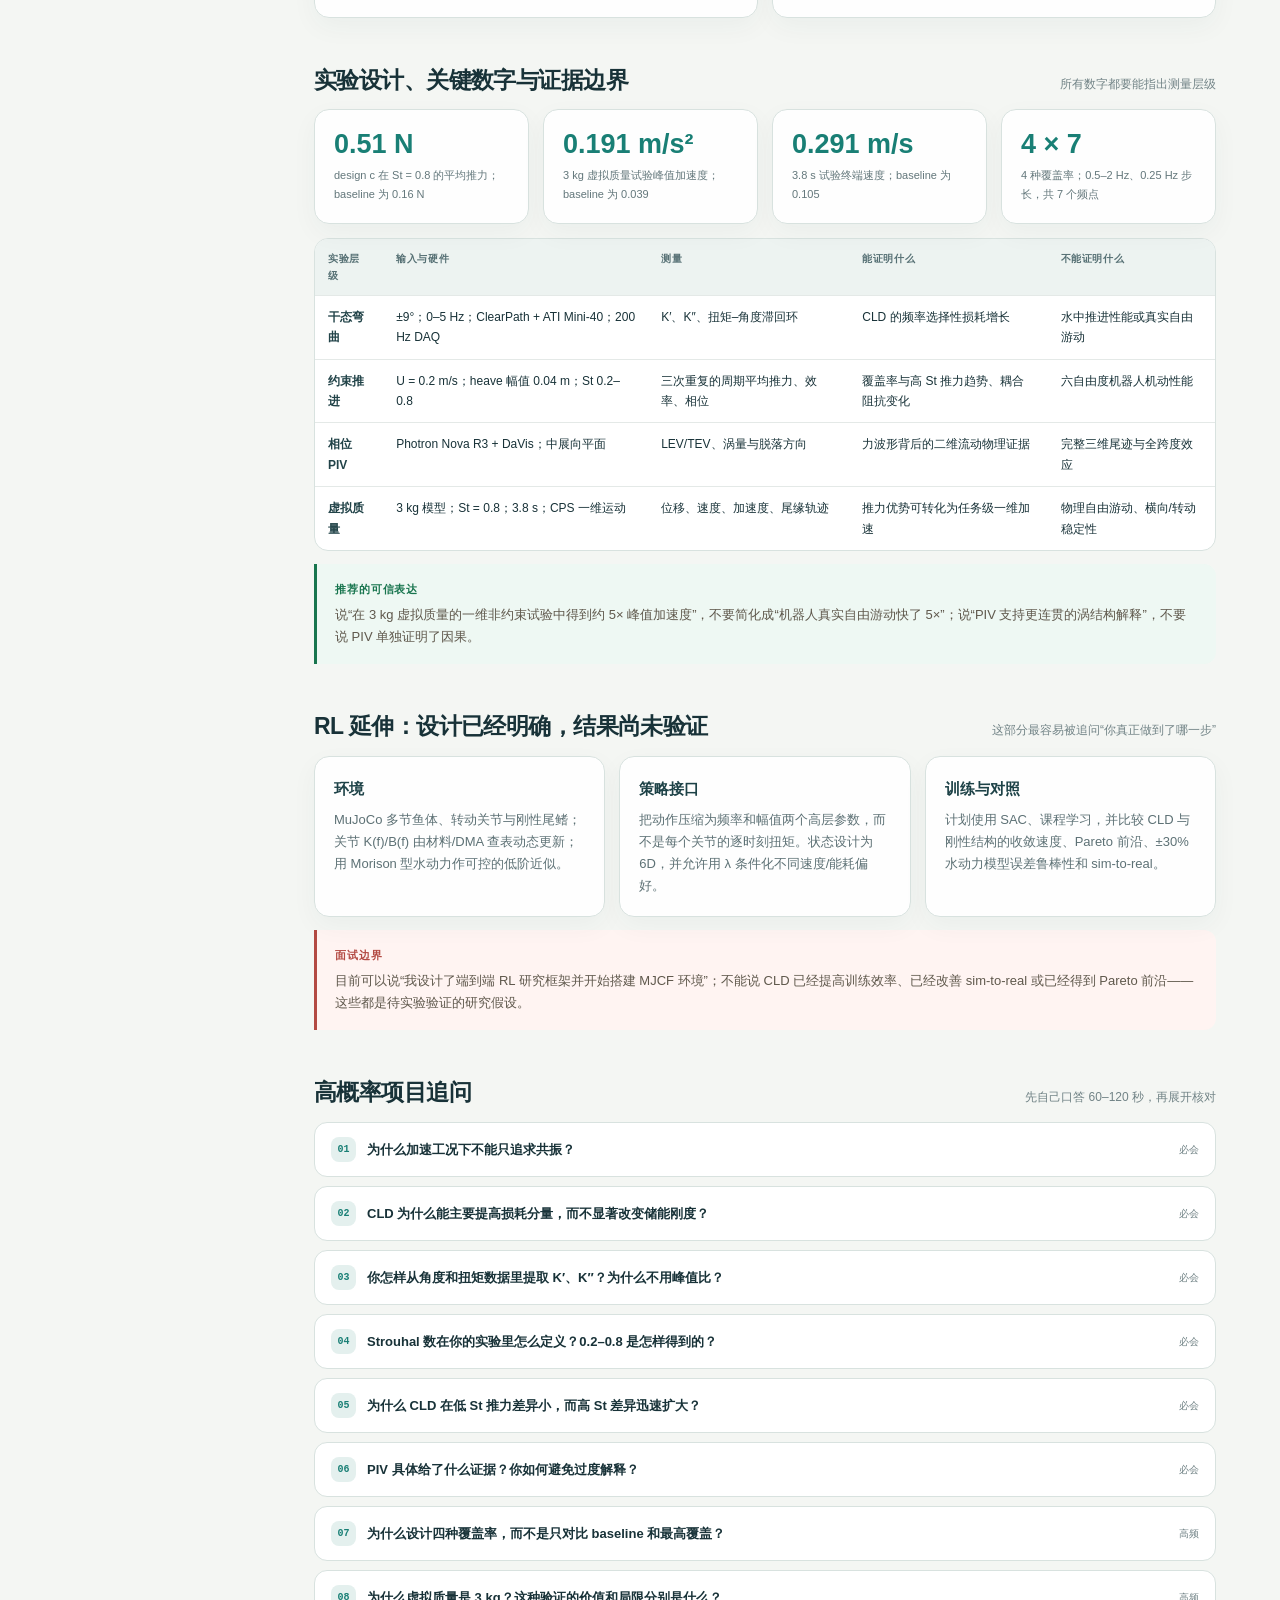
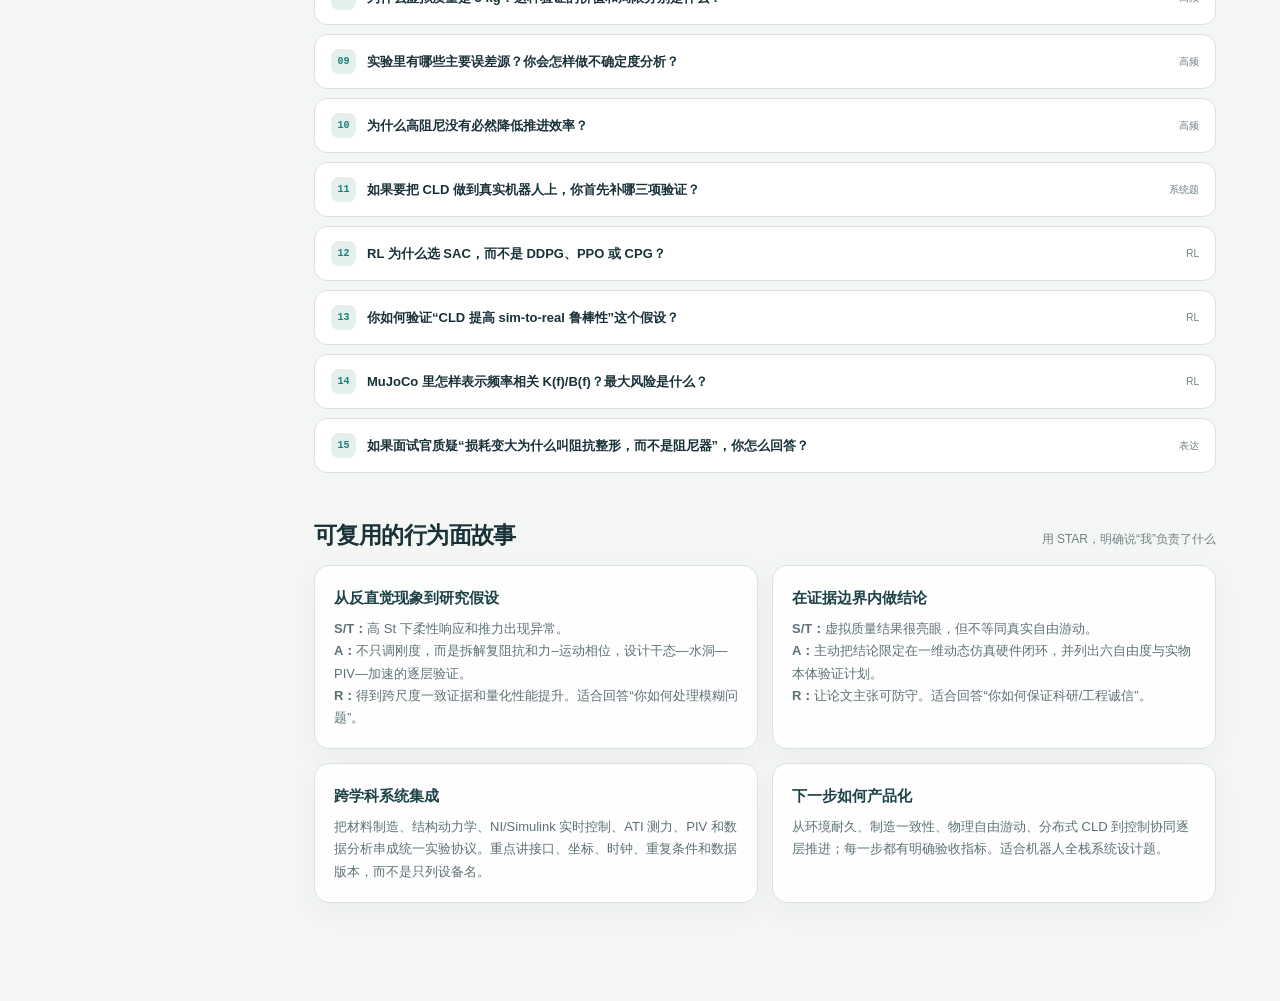
==== commit c83c695d: "add some related questions" ====
--- a/cld.html
+++ b/cld.html
@@ -15,7 +15,8 @@
       <a href="index.html">项目库</a>
       <a href="cld.html" aria-current="page">CLD 深潜</a>
       <a href="fundamentals.html">全栈基础</a>
-      <a href="coding.html">Coding 训练场</a>
+      <a href="system-design.html">系统设计</a>
+      <a href="coding.html">Coding</a>
     </nav>
   </header>
 
@@ -39,6 +40,7 @@
       <div class="hero-actions">
         <a class="button primary" href="#questions">直接开始高频追问</a>
         <a class="button" href="fundamentals.html">补机器人全栈基础</a>
+        <a class="button" href="system-design.html">机器人系统设计题</a>
         <a class="button" href="coding.html">进入 Coding 训练</a>
       </div>
       <div class="status-row">
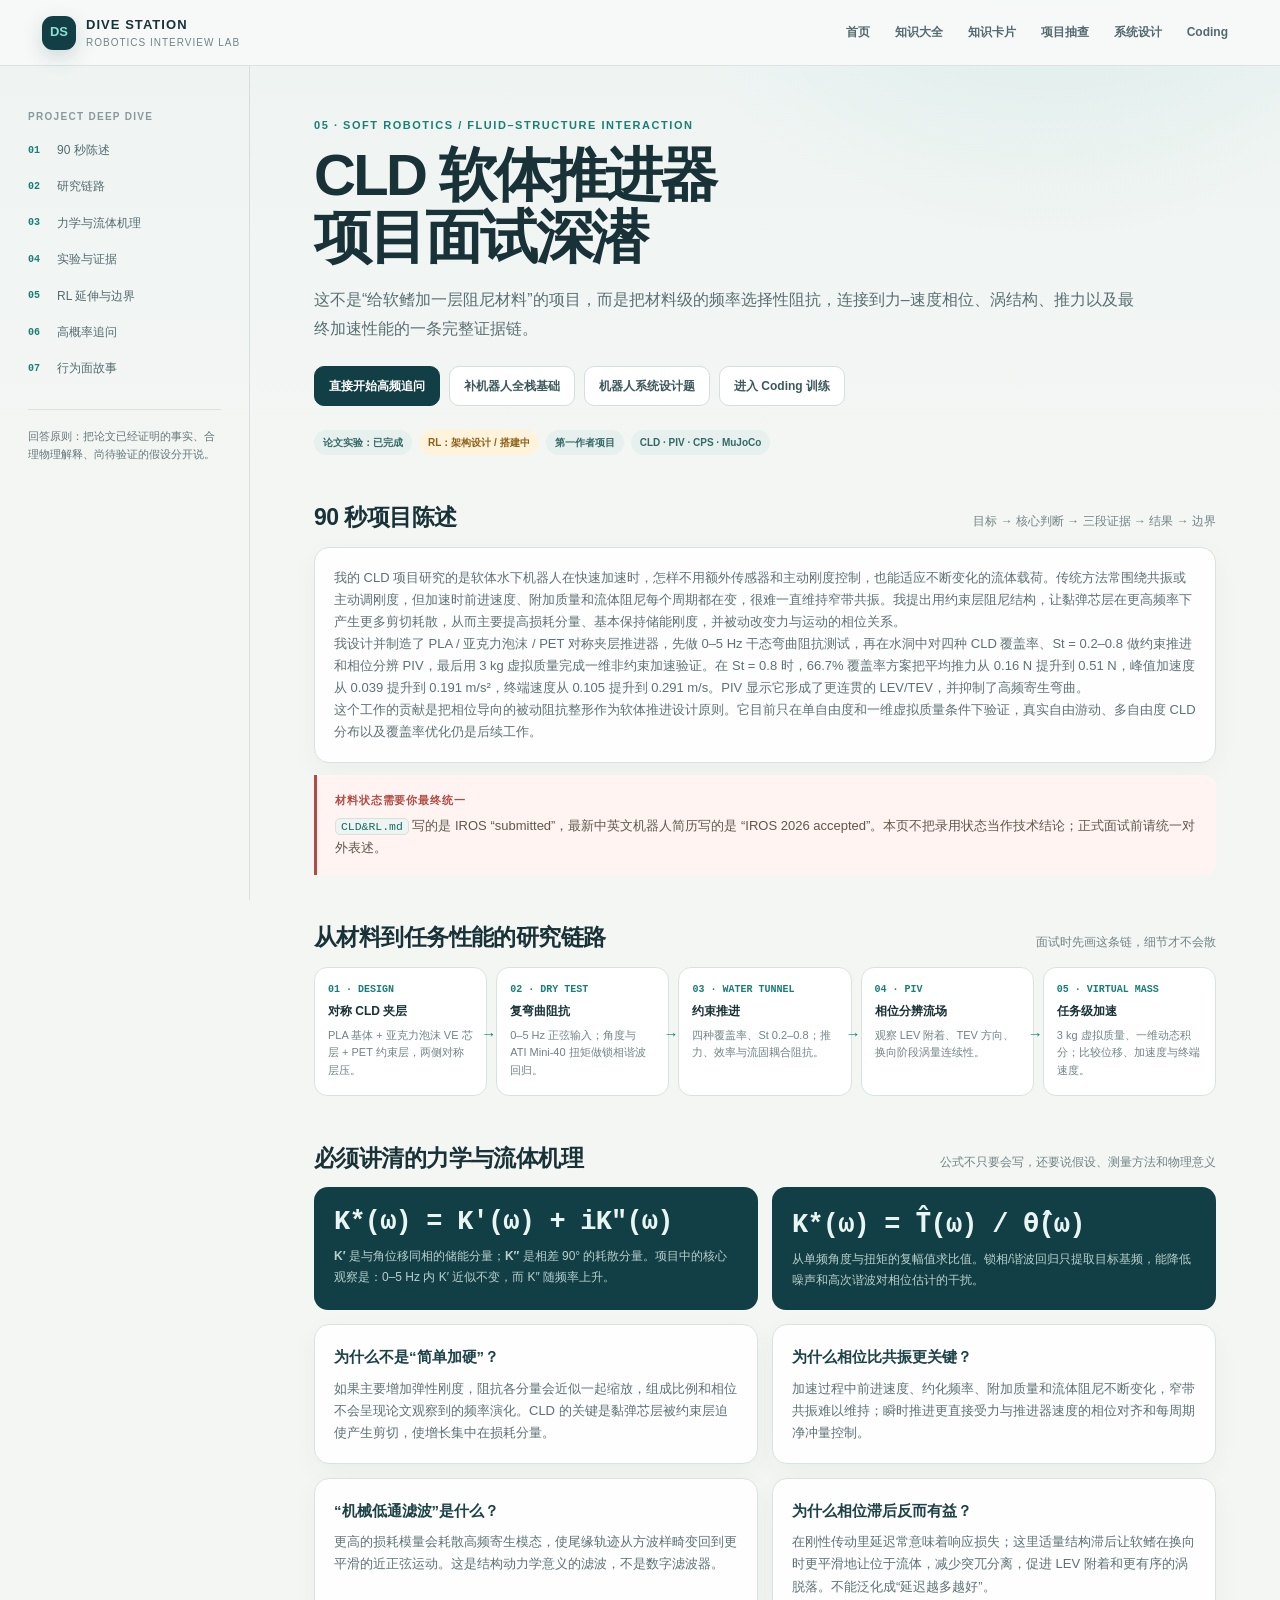
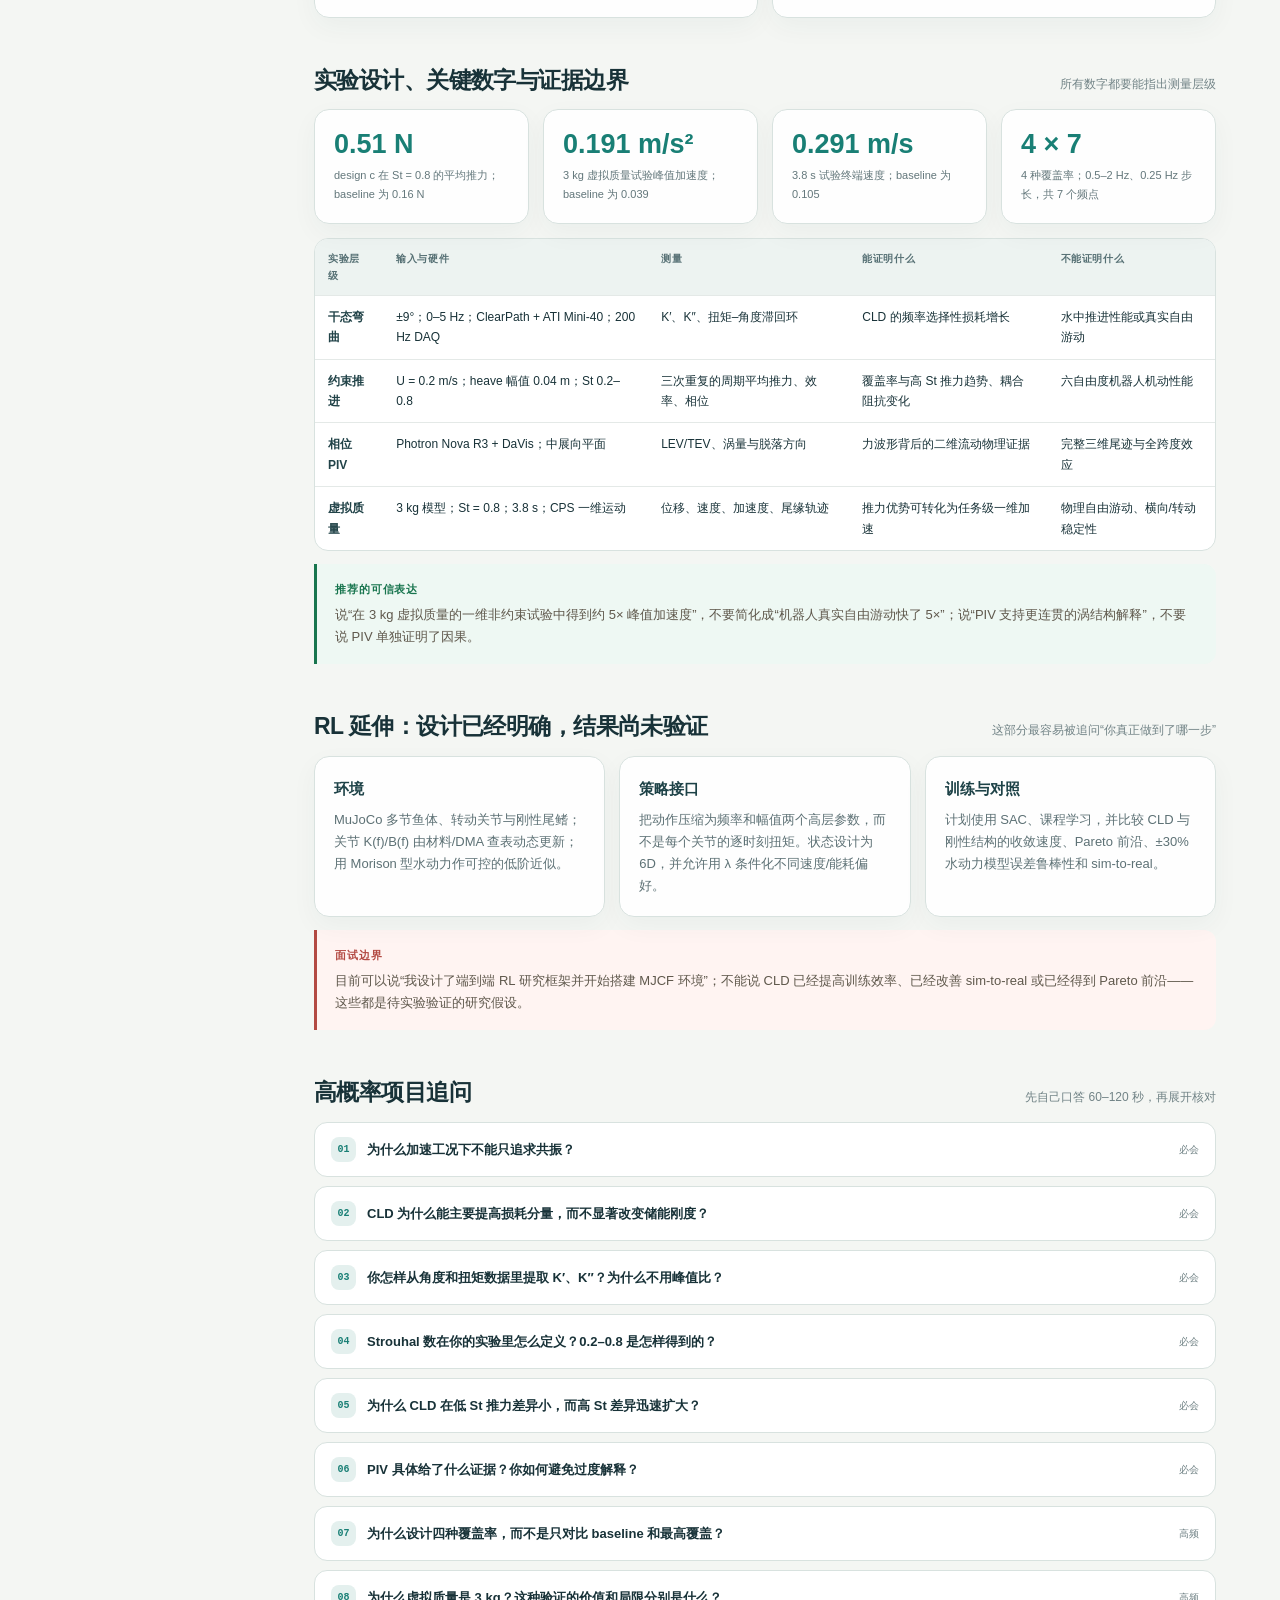
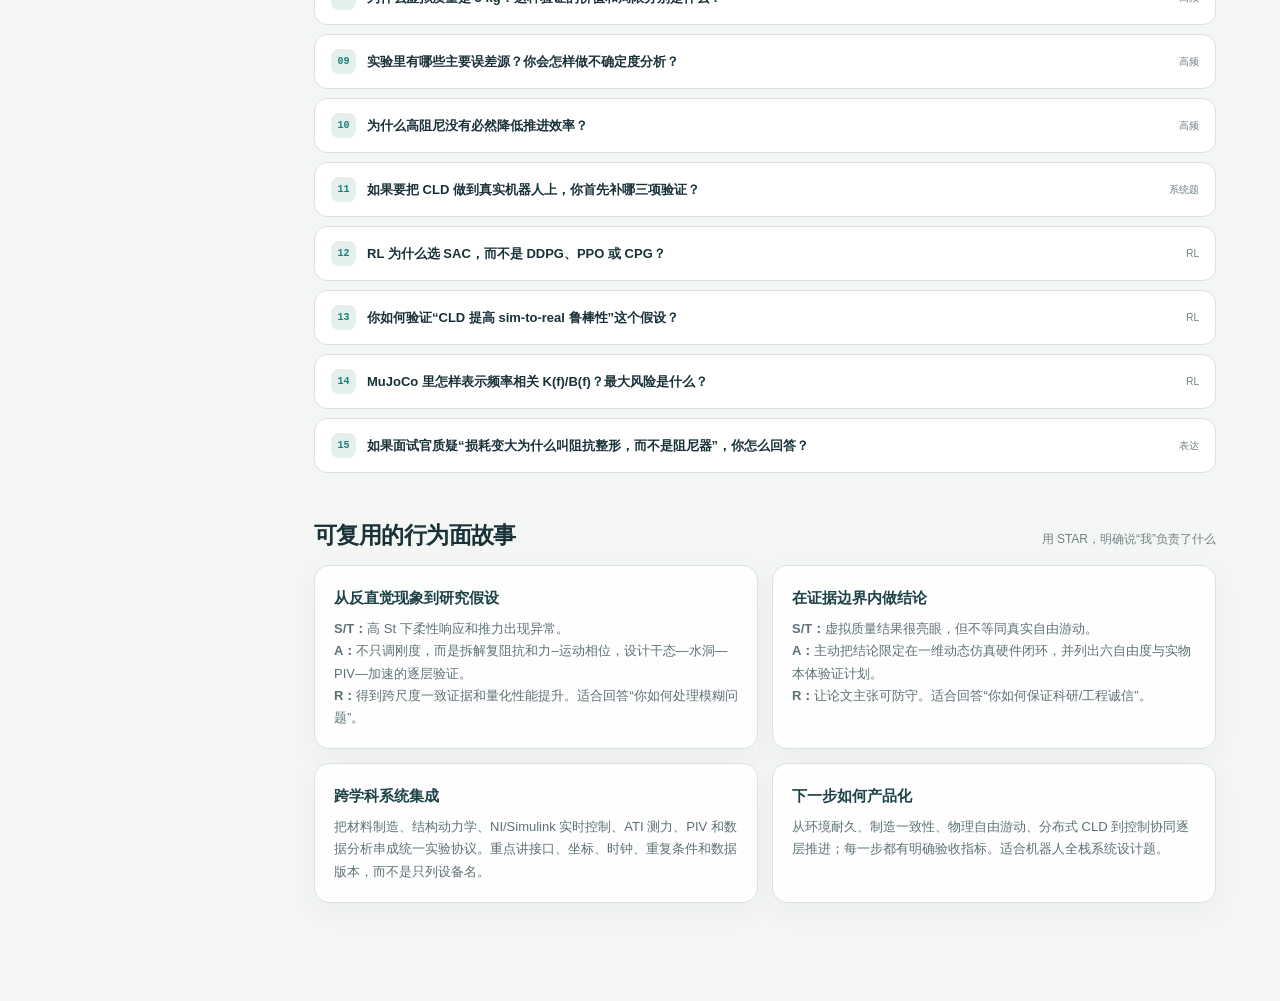
==== commit 00fb1716: "big change" ====
--- a/cld.html
+++ b/cld.html
@@ -12,9 +12,10 @@
   <header class="topbar">
     <a class="brand" href="index.html"><span class="brand-mark">DS</span><span><strong>DIVE STATION</strong><small>ROBOTICS INTERVIEW LAB</small></span></a>
     <nav class="topnav" aria-label="知识库主导航">
-      <a href="index.html">项目库</a>
-      <a href="cld.html" aria-current="page">CLD 深潜</a>
-      <a href="fundamentals.html">全栈基础</a>
+      <a href="index.html">首页</a>
+      <a href="handbook.html">知识大全</a>
+      <a href="index.html#cards">知识卡片</a>
+      <a href="projects.html#cld">项目抽查</a>
       <a href="system-design.html">系统设计</a>
       <a href="coding.html">Coding</a>
     </nav>
--- a/assets/guide.css
+++ b/assets/guide.css
@@ -27,6 +27,10 @@
 a { color: inherit; }
 button, input, textarea { font: inherit; }
 button { color: inherit; }
+a:focus-visible, button:focus-visible, summary:focus-visible, input:focus-visible, textarea:focus-visible {
+  outline: 3px solid rgba(25, 127, 117, 0.28);
+  outline-offset: 3px;
+}
 code, pre { font-family: ui-monospace, SFMono-Regular, Menlo, Consolas, monospace; }
 code {
   border: 1px solid #d7e2df;
